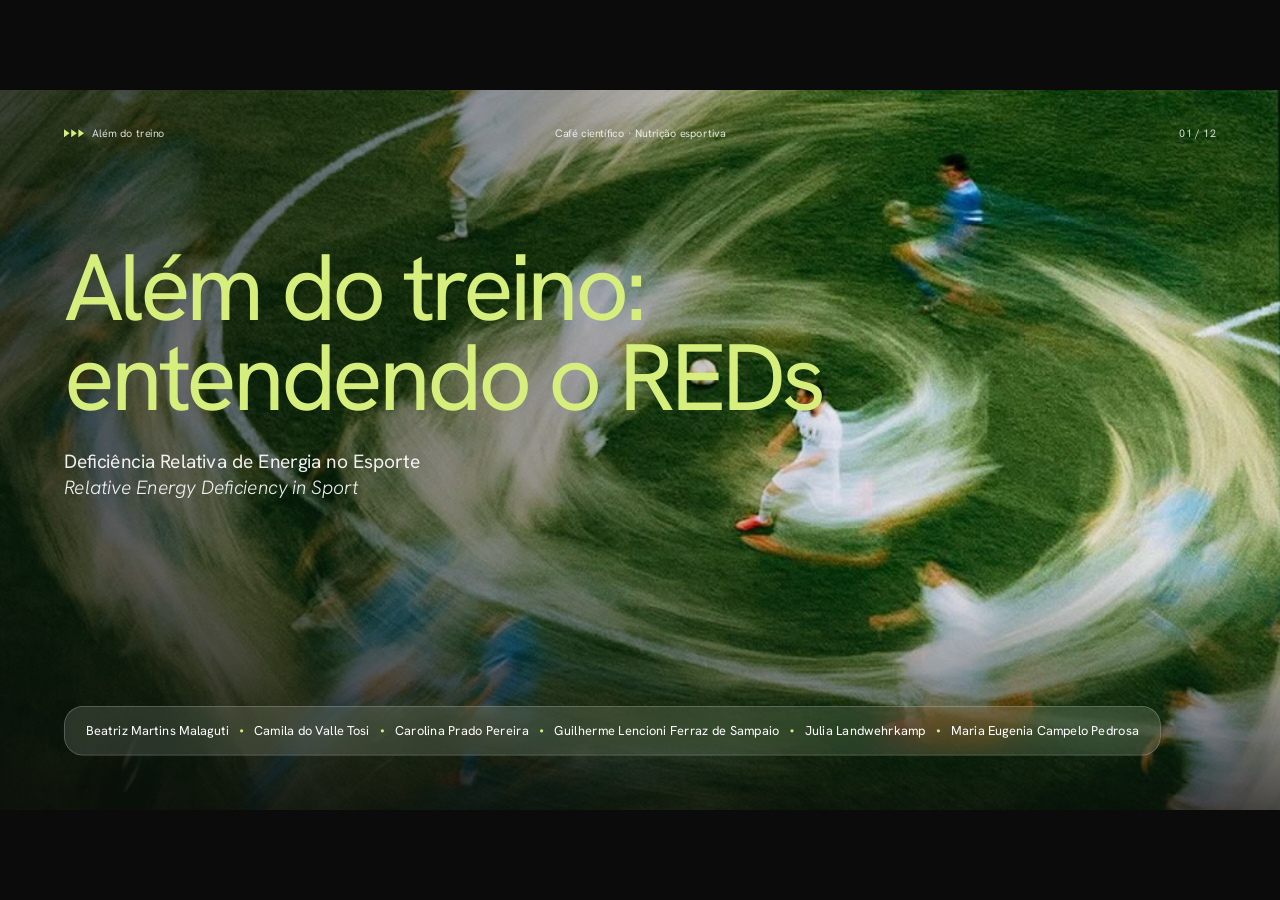
==== aula-v2.html @ c0031821 "Aula versão 2 em aula-v2.html (original intacto) Co-Authored-By: Claude Opus 5.5 <noreply@anthropic." ====
<!doctype html>
<html lang="pt-BR">
  <head>
    <meta charset="UTF-8" />
    <meta name="viewport" content="width=device-width, initial-scale=1" />
    <meta name="theme-color" content="#141414" />
    <title>Além do treino: entendendo o REDs</title>
    <link rel="preconnect" href="https://fonts.googleapis.com" />
    <link rel="preconnect" href="https://fonts.gstatic.com" crossorigin />
    <link rel="stylesheet" href="https://fonts.googleapis.com/css2?family=Hanken+Grotesk:ital,wght@0,300..700;1,300..500&display=swap" />
    <script type="module" crossorigin src="./assets/aula2-HcRqPe2l.js"></script>
    <link rel="modulepreload" crossorigin href="./assets/proxy-D9DY-_Mp.js">
    <link rel="modulepreload" crossorigin href="./assets/notas-ZuTpI4Wp.js">
    <link rel="stylesheet" crossorigin href="./assets/proxy-4ItUsclr.css">
  </head>
  <body>
    <div id="root"></div>
  </body>
</html>
---- assets/proxy-4ItUsclr.css ----
*,:before,:after{--tw-border-spacing-x: 0;--tw-border-spacing-y: 0;--tw-translate-x: 0;--tw-translate-y: 0;--tw-rotate: 0;--tw-skew-x: 0;--tw-skew-y: 0;--tw-scale-x: 1;--tw-scale-y: 1;--tw-pan-x: ;--tw-pan-y: ;--tw-pinch-zoom: ;--tw-scroll-snap-strictness: proximity;--tw-gradient-from-position: ;--tw-gradient-via-position: ;--tw-gradient-to-position: ;--tw-ordinal: ;--tw-slashed-zero: ;--tw-numeric-figure: ;--tw-numeric-spacing: ;--tw-numeric-fraction: ;--tw-ring-inset: ;--tw-ring-offset-width: 0px;--tw-ring-offset-color: #fff;--tw-ring-color: rgb(59 130 246 / .5);--tw-ring-offset-shadow: 0 0 #0000;--tw-ring-shadow: 0 0 #0000;--tw-shadow: 0 0 #0000;--tw-shadow-colored: 0 0 #0000;--tw-blur: ;--tw-brightness: ;--tw-contrast: ;--tw-grayscale: ;--tw-hue-rotate: ;--tw-invert: ;--tw-saturate: ;--tw-sepia: ;--tw-drop-shadow: ;--tw-backdrop-blur: ;--tw-backdrop-brightness: ;--tw-backdrop-contrast: ;--tw-backdrop-grayscale: ;--tw-backdrop-hue-rotate: ;--tw-backdrop-invert: ;--tw-backdrop-opacity: ;--tw-backdrop-saturate: ;--tw-backdrop-sepia: ;--tw-contain-size: ;--tw-contain-layout: ;--tw-contain-paint: ;--tw-contain-style: }::backdrop{--tw-border-spacing-x: 0;--tw-border-spacing-y: 0;--tw-translate-x: 0;--tw-translate-y: 0;--tw-rotate: 0;--tw-skew-x: 0;--tw-skew-y: 0;--tw-scale-x: 1;--tw-scale-y: 1;--tw-pan-x: ;--tw-pan-y: ;--tw-pinch-zoom: ;--tw-scroll-snap-strictness: proximity;--tw-gradient-from-position: ;--tw-gradient-via-position: ;--tw-gradient-to-position: ;--tw-ordinal: ;--tw-slashed-zero: ;--tw-numeric-figure: ;--tw-numeric-spacing: ;--tw-numeric-fraction: ;--tw-ring-inset: ;--tw-ring-offset-width: 0px;--tw-ring-offset-color: #fff;--tw-ring-color: rgb(59 130 246 / .5);--tw-ring-offset-shadow: 0 0 #0000;--tw-ring-shadow: 0 0 #0000;--tw-shadow: 0 0 #0000;--tw-shadow-colored: 0 0 #0000;--tw-blur: ;--tw-brightness: ;--tw-contrast: ;--tw-grayscale: ;--tw-hue-rotate: ;--tw-invert: ;--tw-saturate: ;--tw-sepia: ;--tw-drop-shadow: ;--tw-backdrop-blur: ;--tw-backdrop-brightness: ;--tw-backdrop-contrast: ;--tw-backdrop-grayscale: ;--tw-backdrop-hue-rotate: ;--tw-backdrop-invert: ;--tw-backdrop-opacity: ;--tw-backdrop-saturate: ;--tw-backdrop-sepia: ;--tw-contain-size: ;--tw-contain-layout: ;--tw-contain-paint: ;--tw-contain-style: }*,:before,:after{box-sizing:border-box;border-width:0;border-style:solid;border-color:#e5e7eb}:before,:after{--tw-content: ""}html,:host{line-height:1.5;-webkit-text-size-adjust:100%;-moz-tab-size:4;-o-tab-size:4;tab-size:4;font-family:Manrope Variable,Manrope,system-ui,sans-serif;font-feature-settings:normal;font-variation-settings:normal;-webkit-tap-highlight-color:transparent}body{margin:0;line-height:inherit}hr{height:0;color:inherit;border-top-width:1px}abbr:where([title]){-webkit-text-decoration:underline dotted;text-decoration:underline dotted}h1,h2,h3,h4,h5,h6{font-size:inherit;font-weight:inherit}a{color:inherit;text-decoration:inherit}b,strong{font-weight:bolder}code,kbd,samp,pre{font-family:JetBrains Mono,ui-monospace,monospace;font-feature-settings:normal;font-variation-settings:normal;font-size:1em}small{font-size:80%}sub,sup{font-size:75%;line-height:0;position:relative;vertical-align:baseline}sub{bottom:-.25em}sup{top:-.5em}table{text-indent:0;border-color:inherit;border-collapse:collapse}button,input,optgroup,select,textarea{font-family:inherit;font-feature-settings:inherit;font-variation-settings:inherit;font-size:100%;font-weight:inherit;line-height:inherit;letter-spacing:inherit;color:inherit;margin:0;padding:0}button,select{text-transform:none}button,input:where([type=button]),input:where([type=reset]),input:where([type=submit]){-webkit-appearance:button;background-color:transparent;background-image:none}:-moz-focusring{outline:auto}:-moz-ui-invalid{box-shadow:none}progress{vertical-align:baseline}::-webkit-inner-spin-button,::-webkit-outer-spin-button{height:auto}[type=search]{-webkit-appearance:textfield;outline-offset:-2px}::-webkit-search-decoration{-webkit-appearance:none}::-webkit-file-upload-button{-webkit-appearance:button;font:inherit}summary{display:list-item}blockquote,dl,dd,h1,h2,h3,h4,h5,h6,hr,figure,p,pre{margin:0}fieldset{margin:0;padding:0}legend{padding:0}ol,ul,menu{list-style:none;margin:0;padding:0}dialog{padding:0}textarea{resize:vertical}input::-moz-placeholder,textarea::-moz-placeholder{opacity:1;color:#9ca3af}input::placeholder,textarea::placeholder{opacity:1;color:#9ca3af}button,[role=button]{cursor:pointer}:disabled{cursor:default}img,svg,video,canvas,audio,iframe,embed,object{display:block;vertical-align:middle}img,video{max-width:100%;height:auto}[hidden]:where(:not([hidden=until-found])){display:none}.pointer-events-none{pointer-events:none}.pointer-events-auto{pointer-events:auto}.fixed{position:fixed}.absolute{position:absolute}.relative{position:relative}.sticky{position:sticky}.inset-0{top:0;right:0;bottom:0;left:0}.inset-x-0{left:0;right:0}.inset-y-0{top:0;bottom:0}.-left-5{left:-1.25rem}.-left-\[6px\]{left:-6px}.-top-5{top:-1.25rem}.-top-\[6px\]{top:-6px}.bottom-0{bottom:0}.bottom-2{bottom:.5rem}.bottom-3{bottom:.75rem}.bottom-\[30\%\]{bottom:30%}.left-0{left:0}.left-1\/2{left:50%}.left-3{left:.75rem}.left-4{left:1rem}.left-\[3px\]{left:3px}.right-0{right:0}.right-3{right:.75rem}.right-4{right:1rem}.top-0{top:0}.top-2{top:.5rem}.top-\[10px\]{top:10px}.top-\[3px\]{top:3px}.top-\[9\%\]{top:9%}.isolate{isolation:isolate}.z-20{z-index:20}.z-30{z-index:30}.z-50{z-index:50}.z-\[5\]{z-index:5}.m-0{margin:0}.mx-0\.5{margin-left:.125rem;margin-right:.125rem}.mx-3{margin-left:.75rem;margin-right:.75rem}.mx-auto{margin-left:auto;margin-right:auto}.\!mb-0{margin-bottom:0!important}.\!mb-2{margin-bottom:.5rem!important}.\!mb-3{margin-bottom:.75rem!important}.\!mb-4{margin-bottom:1rem!important}.-ml-1{margin-left:-.25rem}.mb-0{margin-bottom:0}.mb-1{margin-bottom:.25rem}.mb-1\.5{margin-bottom:.375rem}.mb-2{margin-bottom:.5rem}.mb-2\.5{margin-bottom:.625rem}.mb-3{margin-bottom:.75rem}.mb-4{margin-bottom:1rem}.mr-2{margin-right:.5rem}.mt-1{margin-top:.25rem}.mt-2{margin-top:.5rem}.mt-2\.5{margin-top:.625rem}.mt-3{margin-top:.75rem}.mt-4{margin-top:1rem}.mt-5{margin-top:1.25rem}.mt-6{margin-top:1.5rem}.mt-8{margin-top:2rem}.mt-\[\.5em\]{margin-top:.5em}.block{display:block}.flex{display:flex}.inline-flex{display:inline-flex}.grid{display:grid}.hidden{display:none}.aspect-square{aspect-ratio:1 / 1}.h-1{height:.25rem}.h-1\.5{height:.375rem}.h-10{height:2.5rem}.h-11{height:2.75rem}.h-12{height:3rem}.h-3{height:.75rem}.h-4{height:1rem}.h-6{height:1.5rem}.h-7{height:1.75rem}.h-8{height:2rem}.h-9{height:2.25rem}.h-\[1\.5px\]{height:1.5px}.h-\[12px\]{height:12px}.h-\[18px\]{height:18px}.h-\[2\.5px\]{height:2.5px}.h-\[22\%\]{height:22%}.h-\[28px\]{height:28px}.h-\[38\%\]{height:38%}.h-\[3px\]{height:3px}.h-\[42\%\]{height:42%}.h-\[58\%\]{height:58%}.h-\[70px\]{height:70px}.h-\[90px\]{height:90px}.h-full{height:100%}.max-h-\[78\%\]{max-height:78%}.min-h-\[12em\]{min-height:12em}.min-h-\[42px\]{min-height:42px}.min-h-\[48px\]{min-height:48px}.min-h-\[5\.4em\]{min-height:5.4em}.min-h-\[5\.6em\]{min-height:5.6em}.min-h-\[52px\]{min-height:52px}.min-h-\[7\.5em\]{min-height:7.5em}.min-h-\[9\.5em\]{min-height:9.5em}.min-h-full{min-height:100%}.w-1{width:.25rem}.w-1\.5{width:.375rem}.w-10{width:2.5rem}.w-11{width:2.75rem}.w-12{width:3rem}.w-3{width:.75rem}.w-4{width:1rem}.w-6{width:1.5rem}.w-7{width:1.75rem}.w-9{width:2.25rem}.w-\[12px\]{width:12px}.w-\[14px\]{width:14px}.w-\[18px\]{width:18px}.w-\[3px\]{width:3px}.w-\[80\%\]{width:80%}.w-\[96px\]{width:96px}.w-full{width:100%}.w-px{width:1px}.min-w-0{min-width:0px}.max-w-\[36ch\]{max-width:36ch}.flex-1{flex:1 1 0%}.shrink-0{flex-shrink:0}.grow{flex-grow:1}.origin-top{transform-origin:top}.origin-top-left{transform-origin:top left}.-translate-x-1\/2{--tw-translate-x: -50%;transform:translate(var(--tw-translate-x),var(--tw-translate-y)) rotate(var(--tw-rotate)) skew(var(--tw-skew-x)) skewY(var(--tw-skew-y)) scaleX(var(--tw-scale-x)) scaleY(var(--tw-scale-y))}.transform{transform:translate(var(--tw-translate-x),var(--tw-translate-y)) rotate(var(--tw-rotate)) skew(var(--tw-skew-x)) skewY(var(--tw-skew-y)) scaleX(var(--tw-scale-x)) scaleY(var(--tw-scale-y))}.cursor-pointer{cursor:pointer}.select-none{-webkit-user-select:none;-moz-user-select:none;user-select:none}.resize{resize:both}.list-none{list-style-type:none}.grid-cols-2{grid-template-columns:repeat(2,minmax(0,1fr))}.grid-cols-\[2\.4rem_1fr\]{grid-template-columns:2.4rem 1fr}.grid-cols-\[3\.2rem_1fr\]{grid-template-columns:3.2rem 1fr}.grid-cols-\[auto_1fr\]{grid-template-columns:auto 1fr}.flex-col{flex-direction:column}.flex-wrap{flex-wrap:wrap}.items-start{align-items:flex-start}.items-end{align-items:flex-end}.items-center{align-items:center}.items-baseline{align-items:baseline}.items-stretch{align-items:stretch}.justify-end{justify-content:flex-end}.justify-center{justify-content:center}.justify-between{justify-content:space-between}.gap-1{gap:.25rem}.gap-1\.5{gap:.375rem}.gap-2{gap:.5rem}.gap-2\.5{gap:.625rem}.gap-3{gap:.75rem}.gap-4{gap:1rem}.gap-8{gap:2rem}.gap-\[1\.1dvh\]{gap:1.1dvh}.gap-\[2px\]{gap:2px}.gap-\[3vw\]{gap:3vw}.gap-\[4px\]{gap:4px}.gap-x-3{-moz-column-gap:.75rem;column-gap:.75rem}.self-start{align-self:flex-start}.overflow-hidden{overflow:hidden}.overflow-y-auto{overflow-y:auto}.truncate{overflow:hidden;text-overflow:ellipsis;white-space:nowrap}.whitespace-nowrap{white-space:nowrap}.rounded-2xl{border-radius:1rem}.rounded-\[18px\]{border-radius:18px}.rounded-\[22px\]{border-radius:22px}.rounded-\[45px\]{border-radius:45px}.rounded-\[54px\]{border-radius:54px}.rounded-full{border-radius:9999px}.rounded-xl{border-radius:.75rem}.rounded-t-\[26px\]{border-top-left-radius:26px;border-top-right-radius:26px}.border{border-width:1px}.border-0{border-width:0px}.border-l-2{border-left-width:2px}.border-t{border-top-width:1px}.border-\[color\:var\(--line\)\]{border-color:var(--line)}.border-\[rgba\(128\,140\,150\,\.22\)\]{border-color:#808c9638}.border-\[rgba\(128\,140\,150\,\.35\)\]{border-color:#808c9659}.border-white\/60{border-color:#fff9}.bg-\[rgba\(244\,241\,233\,\.25\)\]{background-color:#f4f1e940}.bg-\[rgba\(5\,15\,26\,\.55\)\]{background-color:#050f1a8c}.bg-\[var\(--bone\)\]{background-color:var(--bone)}.bg-\[var\(--midnight\)\]{background-color:var(--midnight)}.bg-black\/45{background-color:#00000073}.bg-current{background-color:currentColor}.object-cover{-o-object-fit:cover;object-fit:cover}.p-0{padding:0}.p-1{padding:.25rem}.p-3{padding:.75rem}.p-\[9px\]{padding:9px}.px-10{padding-left:2.5rem;padding-right:2.5rem}.px-2{padding-left:.5rem;padding-right:.5rem}.px-2\.5{padding-left:.625rem;padding-right:.625rem}.px-3\.5{padding-left:.875rem;padding-right:.875rem}.px-4{padding-left:1rem;padding-right:1rem}.px-5{padding-left:1.25rem;padding-right:1.25rem}.px-6{padding-left:1.5rem;padding-right:1.5rem}.px-\[var\(--pad-x\)\]{padding-left:var(--pad-x);padding-right:var(--pad-x)}.py-1{padding-top:.25rem;padding-bottom:.25rem}.py-2\.5{padding-top:.625rem;padding-bottom:.625rem}.py-3{padding-top:.75rem;padding-bottom:.75rem}.py-3\.5{padding-top:.875rem;padding-bottom:.875rem}.py-8{padding-top:2rem;padding-bottom:2rem}.py-\[\.55dvh\]{padding-top:.55dvh;padding-bottom:.55dvh}.py-\[\.6dvh\]{padding-top:.6dvh;padding-bottom:.6dvh}.py-\[\.85dvh\]{padding-top:.85dvh;padding-bottom:.85dvh}.py-\[1\.7dvh\]{padding-top:1.7dvh;padding-bottom:1.7dvh}.py-\[1dvh\]{padding-top:1dvh;padding-bottom:1dvh}.pb-1{padding-bottom:.25rem}.pb-2{padding-bottom:.5rem}.pb-3{padding-bottom:.75rem}.pl-3{padding-left:.75rem}.pl-4{padding-left:1rem}.pr-2{padding-right:.5rem}.pr-3{padding-right:.75rem}.pt-1{padding-top:.25rem}.pt-2{padding-top:.5rem}.pt-3{padding-top:.75rem}.pt-4{padding-top:1rem}.pt-5{padding-top:1.25rem}.pt-\[18\%\]{padding-top:18%}.text-left{text-align:left}.text-center{text-align:center}.text-right{text-align:right}.font-mono{font-family:JetBrains Mono,ui-monospace,monospace}.text-\[10px\]{font-size:10px}.text-\[11px\]{font-size:11px}.text-\[12px\]{font-size:12px}.text-\[14px\]{font-size:14px}.text-\[16px\]{font-size:16px}.text-\[22px\]{font-size:22px}.font-extralight{font-weight:200}.font-light{font-weight:300}.font-medium{font-weight:500}.font-semibold{font-weight:600}.uppercase{text-transform:uppercase}.italic{font-style:italic}.tabular-nums{--tw-numeric-spacing: tabular-nums;font-variant-numeric:var(--tw-ordinal) var(--tw-slashed-zero) var(--tw-numeric-figure) var(--tw-numeric-spacing) var(--tw-numeric-fraction)}.leading-\[\.85\]{line-height:.85}.leading-\[\.8\]{line-height:.8}.leading-\[1\.02\]{line-height:1.02}.leading-\[1\.05\]{line-height:1.05}.leading-\[1\.08\]{line-height:1.08}.leading-\[1\.3\]{line-height:1.3}.leading-\[1\.45\]{line-height:1.45}.leading-none{line-height:1}.leading-relaxed{line-height:1.625}.leading-snug{line-height:1.375}.leading-tight{line-height:1.25}.tracking-\[-\.015em\]{letter-spacing:-.015em}.tracking-\[-\.035em\]{letter-spacing:-.035em}.tracking-\[-\.03em\]{letter-spacing:-.03em}.tracking-\[-\.04em\]{letter-spacing:-.04em}.tracking-\[-\.05em\]{letter-spacing:-.05em}.tracking-\[\.14em\]{letter-spacing:.14em}.tracking-\[\.16em\]{letter-spacing:.16em}.tracking-\[\.1em\]{letter-spacing:.1em}.tracking-tight{letter-spacing:-.025em}.tracking-wider{letter-spacing:.05em}.tracking-widest{letter-spacing:.1em}.text-\[var\(--midnight\)\]{color:var(--midnight)}.no-underline{text-decoration-line:none}.opacity-20{opacity:.2}.opacity-50{opacity:.5}.opacity-60{opacity:.6}.opacity-70{opacity:.7}.opacity-75{opacity:.75}.opacity-80{opacity:.8}.outline-none{outline:2px solid transparent;outline-offset:2px}.outline{outline-style:solid}.blur{--tw-blur: blur(8px);filter:var(--tw-blur) var(--tw-brightness) var(--tw-contrast) var(--tw-grayscale) var(--tw-hue-rotate) var(--tw-invert) var(--tw-saturate) var(--tw-sepia) var(--tw-drop-shadow)}.drop-shadow{--tw-drop-shadow: drop-shadow(0 1px 2px rgb(0 0 0 / .1)) drop-shadow(0 1px 1px rgb(0 0 0 / .06));filter:var(--tw-blur) var(--tw-brightness) var(--tw-contrast) var(--tw-grayscale) var(--tw-hue-rotate) var(--tw-invert) var(--tw-saturate) var(--tw-sepia) var(--tw-drop-shadow)}.grayscale{--tw-grayscale: grayscale(100%);filter:var(--tw-blur) var(--tw-brightness) var(--tw-contrast) var(--tw-grayscale) var(--tw-hue-rotate) var(--tw-invert) var(--tw-saturate) var(--tw-sepia) var(--tw-drop-shadow)}.filter{filter:var(--tw-blur) var(--tw-brightness) var(--tw-contrast) var(--tw-grayscale) var(--tw-hue-rotate) var(--tw-invert) var(--tw-saturate) var(--tw-sepia) var(--tw-drop-shadow)}.transition{transition-property:color,background-color,border-color,text-decoration-color,fill,stroke,opacity,box-shadow,transform,filter,backdrop-filter;transition-timing-function:cubic-bezier(.4,0,.2,1);transition-duration:.15s}.transition-\[width\]{transition-property:width;transition-timing-function:cubic-bezier(.4,0,.2,1);transition-duration:.15s}.transition-all{transition-property:all;transition-timing-function:cubic-bezier(.4,0,.2,1);transition-duration:.15s}.transition-colors{transition-property:color,background-color,border-color,text-decoration-color,fill,stroke;transition-timing-function:cubic-bezier(.4,0,.2,1);transition-duration:.15s}.transition-opacity{transition-property:opacity;transition-timing-function:cubic-bezier(.4,0,.2,1);transition-duration:.15s}.transition-transform{transition-property:transform;transition-timing-function:cubic-bezier(.4,0,.2,1);transition-duration:.15s}.duration-300{transition-duration:.3s}.duration-500{transition-duration:.5s}.duration-700{transition-duration:.7s}.ease-in-out{transition-timing-function:cubic-bezier(.4,0,.2,1)}.ease-out{transition-timing-function:cubic-bezier(0,0,.2,1)}:root{--midnight: #081B2D;--ocean: #14364D;--atlas: #39637B;--glacier: #A1C5CA;--mist: #D7E3E1;--bone: #F4F1E9;--olive: #82967D;--coral: #D99A82;--amber: #E7C27D;--u: min(1vw, .5dvh);--fs-hero: clamp(46px, calc(var(--u) * 16), 78px);--fs-title: clamp(21px, calc(var(--u) * 6.8), 30px);--fs-lead: clamp(14.5px, calc(var(--u) * 4), 16.5px);--fs-body: clamp(13.5px, calc(var(--u) * 3.6), 15px);--fs-small: clamp(12px, calc(var(--u) * 3.25), 13.5px);--fs-mono: clamp(9.5px, calc(var(--u) * 2.55), 11px);--safe-t: env(safe-area-inset-top, 0px);--safe-b: env(safe-area-inset-bottom, 0px);--bar: 54px;--pad-x: clamp(18px, 6vw, 28px);--top: calc(var(--safe-t) + var(--bar) + 6px);--bottom: calc(var(--safe-b) + 58px)}html,body,#root{height:100%}body{margin:0;background:#050f1a;color:var(--bone);font-family:Manrope Variable,Manrope,system-ui,sans-serif;-webkit-font-smoothing:antialiased;overscroll-behavior:none;-webkit-tap-highlight-color:transparent}button{font:inherit;color:inherit}:focus-visible{outline:2px solid var(--coral);outline-offset:3px;border-radius:6px}.app{position:fixed;top:0;right:0;bottom:0;left:0;display:flex;justify-content:center;overflow:clip}.app__ambient{position:absolute;top:-10%;right:-10%;bottom:-10%;left:-10%;filter:blur(60px) saturate(1.1);opacity:.55;transition:background 1s}.device{position:relative;width:100%;height:100%;overflow:clip;background:var(--midnight);touch-action:manipulation}@media (min-width: 640px) and (min-height: 560px){.device{width:min(440px,50dvh);height:min(100dvh,940px);align-self:center;border-radius:28px;box-shadow:0 40px 120px -30px #000000b3}}.t-dark{--bg: #081B2D;--fg: #F4F1E9;--fg2: rgba(244,241,233,.76);--fg3: rgba(244,241,233,.5);--line: rgba(244,241,233,.16);--glass: rgba(20,54,77,.45);--warm: #D99A82;--accent: #A1C5CA}.t-deep{--bg: #050f1a;--fg: #F4F1E9;--fg2: rgba(244,241,233,.76);--fg3: rgba(244,241,233,.5);--line: rgba(244,241,233,.16);--glass: rgba(8,27,45,.55);--warm: #D99A82;--accent: #A1C5CA}.t-dusk{--bg: #13202d;--fg: #F4F1E9;--fg2: rgba(244,241,233,.78);--fg3: rgba(244,241,233,.52);--line: rgba(244,241,233,.16);--glass: rgba(19,32,45,.55);--warm: #D99A82;--accent: #D99A82}.t-light{--bg: #F4F1E9;--fg: #081B2D;--fg2: rgba(8,27,45,.76);--fg3: rgba(8,27,45,.52);--line: rgba(8,27,45,.14);--glass: rgba(255,255,255,.72);--warm: #B8705A;--accent: #39637B}.screen{position:absolute;top:0;right:0;bottom:0;left:0;background:var(--bg);color:var(--fg);overflow:clip}.screen__body{position:absolute;top:0;right:0;bottom:0;left:0;display:flex;flex-direction:column;padding:var(--top) var(--pad-x) var(--bottom);overflow-y:auto;scrollbar-width:none;overscroll-behavior:contain}.screen__body::-webkit-scrollbar{display:none}.screen__body>.grow{flex:1 1 auto;min-height:12px}.kick{font-family:JetBrains Mono,monospace;font-size:var(--fs-mono);letter-spacing:.16em;text-transform:uppercase;color:var(--fg3);margin:0 0 .9em}.kick--dot:before{content:"";display:inline-block;width:6px;height:6px;border-radius:50%;background:var(--warm);margin-right:.7em;vertical-align:.1em}.ttl{font-weight:300;font-size:var(--fs-title);line-height:1.04;letter-spacing:-.035em;margin:0 0 .55em;text-wrap:balance}.ttl .a{color:var(--fg3)}.lead{font-size:var(--fs-lead);line-height:1.5;color:var(--fg2);margin:0 0 .8em}.lead strong,.body strong{color:var(--fg);font-weight:600}.body{font-size:var(--fs-body);line-height:1.55;color:var(--fg2);margin:0 0 .8em}.note{font-family:JetBrains Mono,monospace;font-size:var(--fs-mono);line-height:1.5;color:var(--fg3);margin:.4em 0 0}.serif{font-family:"Instrument Serif",Georgia,serif;font-style:italic;font-weight:400}.media{position:absolute;top:0;right:0;bottom:0;left:0;overflow:hidden}.media img{position:absolute;top:0;right:0;bottom:0;left:0;width:100%;height:100%;-o-object-fit:cover;object-fit:cover;z-index:1}.lf:before{content:"";position:absolute;top:-25%;right:-25%;bottom:-25%;left:-25%;filter:blur(36px);background:radial-gradient(45% 40% at 70% 30%,var(--l1),transparent 70%),radial-gradient(50% 45% at 25% 75%,var(--l2),transparent 70%),radial-gradient(70% 60% at 50% 50%,var(--l3),transparent 80%)}.lf--cool{--l1: rgba(57,99,123,.95);--l2: rgba(161,197,202,.4);--l3: rgba(20,54,77,.95);background:#081b2d}.lf--warm{--l1: rgba(217,154,130,.8);--l2: rgba(231,194,125,.4);--l3: rgba(20,54,77,.9);background:#0d1b29}.lf--dusk{--l1: rgba(217,154,130,.6);--l2: rgba(57,99,123,.75);--l3: rgba(26,34,48,.95);background:#13202d}.lf--deep{--l1: rgba(20,54,77,.95);--l2: rgba(130,150,125,.35);--l3: rgba(8,27,45,1);background:#050f1a}.lf--bone{--l1: rgba(255,255,255,.95);--l2: rgba(215,227,225,.95);--l3: rgba(233,226,210,.95);background:#ece6d9}.grain{position:absolute;top:0;right:0;bottom:0;left:0;z-index:2;pointer-events:none;opacity:.13;mix-blend-mode:overlay;background-image:url("data:image/svg+xml,%3Csvg xmlns='http://www.w3.org/2000/svg' width='160' height='160'%3E%3Cfilter id='n'%3E%3CfeTurbulence type='fractalNoise' baseFrequency='.9' numOctaves='2' stitchTiles='stitch'/%3E%3C/filter%3E%3Crect width='100%25' height='100%25' filter='url(%23n)'/%3E%3C/svg%3E")}.shade-b{position:absolute;top:0;right:0;bottom:0;left:0;z-index:3;pointer-events:none;background:linear-gradient(0deg,#081b2df5,#081b2dc7 34%,#081b2d26 66%,#081b2d59)}.t-dusk .shade-b{background:linear-gradient(0deg,#13202df7,#13202dcc 36%,#13202d1f 70%,#13202d59)}.t-light .shade-b{background:linear-gradient(0deg,#f4f1e9fa,#f4f1e9d9,#f4f1e91a 72%)}.on-media{z-index:4}.glass{background:var(--glass);border:1px solid var(--line);backdrop-filter:blur(16px);-webkit-backdrop-filter:blur(16px);border-radius:18px}.chip{display:inline-flex;align-items:center;gap:8px;font-size:var(--fs-small);padding:6px 11px;border-radius:999px;border:1px solid var(--line);background:var(--glass);backdrop-filter:blur(10px);-webkit-backdrop-filter:blur(10px);white-space:nowrap}.chip i{width:7px;height:7px;border-radius:50%;background:var(--accent);box-shadow:0 0 0 4px color-mix(in srgb,var(--accent) 25%,transparent)}.chip--warm i{background:var(--coral);box-shadow:0 0 0 4px #d99a8240}.src-btn{display:inline-flex;align-items:center;gap:8px;align-self:flex-start;padding:7px 12px 7px 10px;min-height:34px;border-radius:999px;border:1px solid var(--line);background:transparent;color:var(--fg3);font-family:JetBrains Mono,monospace;font-size:var(--fs-mono);letter-spacing:.1em;text-transform:uppercase;cursor:pointer}.src-btn b{color:var(--warm);font-weight:500}.rule{height:1px;background:var(--line);border:0;margin:0}.body-svg{overflow:visible}.body-svg .b-aura{fill:none;stroke:#a1c5ca8c;stroke-width:6;opacity:.35}.body-svg .b-skin{stroke:#a1c5cabf;stroke-width:.9}.body-svg .b-ossos{fill:none;stroke:#f4f1e952;stroke-width:1.6;stroke-linecap:round}.body-svg .b-coluna rect{fill:#f4f1e929;stroke:none}.body-svg .b-ossos circle{fill:#f4f1e91f}.body-svg .b-vasos{fill:none;stroke:#d99a8261;stroke-width:1.1}.body-svg .b-musculo{fill:#d99a8212;stroke:#d99a8240;stroke-width:.8}.body-svg .b-tibia{fill:none;stroke:#f4f1e900;stroke-width:5;stroke-linecap:round}.body-svg .b-cerebro path{fill:#a1c5ca14;stroke:#a1c5ca80;stroke-width:.8}.body-svg .b-cerebro .giro{fill:none;stroke:#a1c5ca59;stroke-width:.6}.body-svg .b-hipo{fill:#f4f1e966;stroke:#f4f1e966;stroke-width:.8}.body-svg .b-tireoide{fill:#a1c5ca38;stroke:#a1c5cab3;stroke-width:.7}.body-svg .b-coracao{fill:#d99a8224;stroke:#d99a8273;stroke-width:.7}.body-svg .b-gonadas{fill:#d99a8200;stroke:#d99a8200;stroke-width:.8}.body-svg .b-eixo{fill:none;stroke:var(--coral);stroke-width:1.4;stroke-dasharray:3 5;opacity:0;transition:opacity .8s}.body-svg .b-t3 circle{fill:var(--glacier);opacity:0}.body-svg .b-outros circle{fill:#d99a821a;stroke:#d99a8299;stroke-dasharray:2 4;opacity:0;transition:opacity .8s}.body-svg .b-vaso circle{fill:none;stroke:var(--coral);opacity:0}.body-svg [id]{transition:fill .8s,stroke .8s,opacity .8s}.body-svg[data-foco=tireoide] .b-tireoide{fill:#d99a8299;stroke:var(--coral);filter:drop-shadow(0 0 5px rgba(217,154,130,.9))}.body-svg[data-foco=hipotalamo] .b-hipo{fill:var(--coral);stroke:var(--coral);filter:drop-shadow(0 0 4px var(--coral))}.body-svg[data-foco=cerebro] .b-cerebro path{fill:#a1c5ca40;stroke:var(--glacier);filter:drop-shadow(0 0 5px rgba(161,197,202,.8))}.body-svg[data-foco=gonadas] .b-gonadas{fill:#d99a8240;stroke:var(--coral);filter:drop-shadow(0 0 7px rgba(217,154,130,.8))}.body-svg[data-foco=coxa] .b-musculo{fill:#d99a8252;stroke:var(--coral)}.body-svg[data-foco=tibia] .b-tibia{stroke:#f4f1e9e6;filter:drop-shadow(0 0 5px rgba(244,241,233,.8))}.body-svg[data-foco=vaso] .b-vasos{stroke:#d99a82d9}.body-svg[data-foco=vaso] .b-vaso circle{opacity:1}.body-svg[data-foco=outros] .b-outros circle{opacity:1}.is-eixo .body-svg .b-eixo{opacity:.9;animation:dash 1.6s linear infinite}@keyframes dash{to{stroke-dashoffset:-16}}.is-t3 .body-svg .b-t3 circle{animation:t3 2.6s ease-out infinite;animation-delay:var(--d)}@keyframes t3{0%{opacity:0;transform:translate(0)}30%{opacity:.9}to{opacity:0;transform:translateY(18px)}}@keyframes spin{to{transform:rotate(360deg)}}@keyframes ring{0%{transform:scale(.4);opacity:1}to{transform:scale(6);opacity:0}}@keyframes marq{to{transform:translate(-50%)}}@keyframes cue{0%,to{transform:translateY(0);opacity:.5}50%{transform:translateY(-6px);opacity:1}}@keyframes hsPulse{0%{transform:scale(.5);opacity:1}to{transform:scale(1.7);opacity:0}}.rm *,.rm *:before,.rm *:after{animation:none!important}.body-stage svg,.op-body svg,.ej-body svg{width:100%;height:100%;display:block}.ej-body[data-foco=coxa] .b-musculo{fill:#d99a8259;stroke:var(--coral)}.sr-only{position:absolute;width:1px;height:1px;overflow:hidden;clip:rect(0 0 0 0);white-space:nowrap}.t-light .t-dark .shade-b{background:linear-gradient(0deg,#081b2df5,#081b2dc7 34%,#081b2d26 66%,#081b2d59)}@keyframes cueX{0%,to{transform:translate(0)}50%{transform:translate(4px)}}
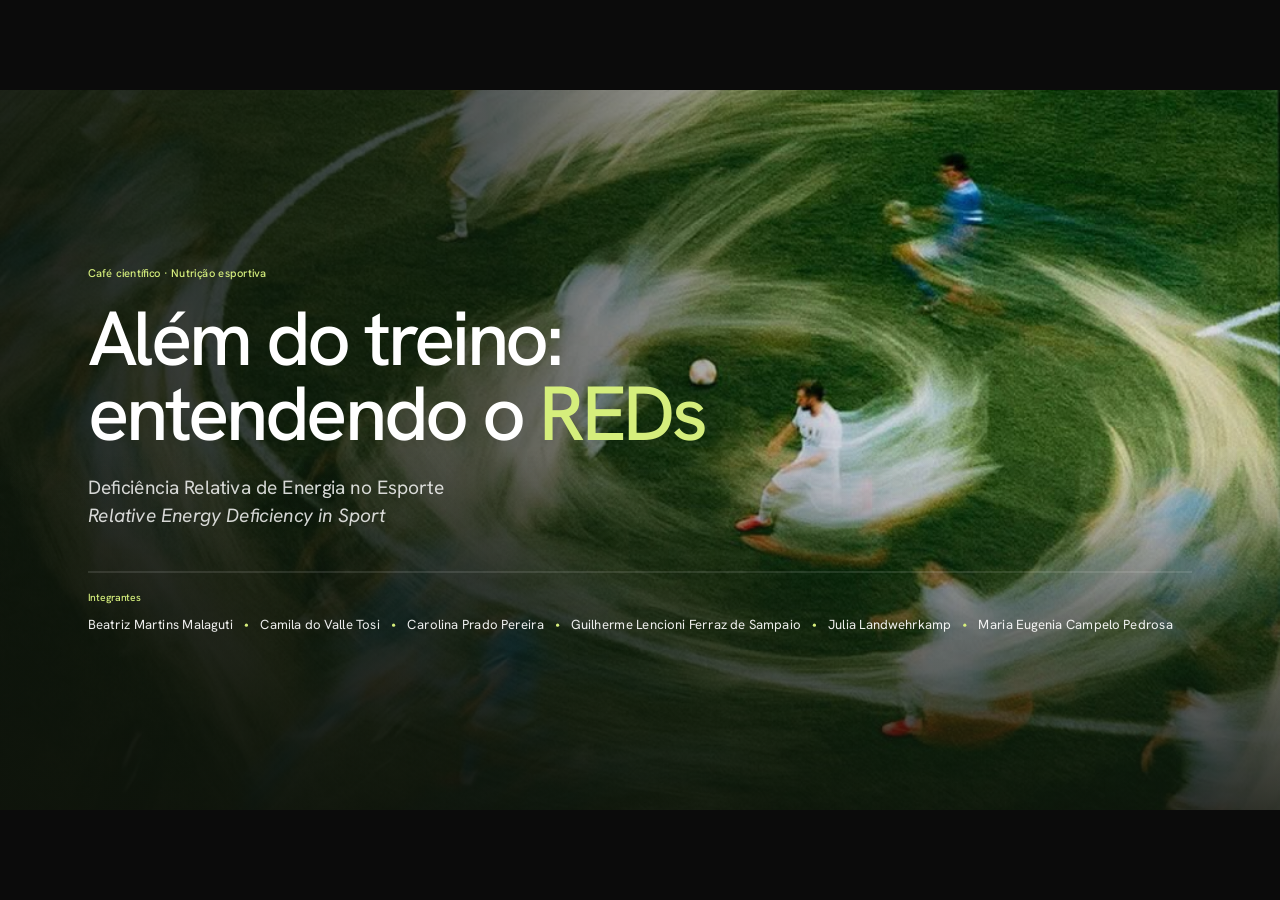
==== commit 8a024b24: "Aula v2: une slides preferidos (layout v1 na capa, Marina, REDs e fechamento), ebook maior Co-Author" ====
--- a/aula-v2.html
+++ b/aula-v2.html
@@ -8,10 +8,10 @@
     <link rel="preconnect" href="https://fonts.googleapis.com" />
     <link rel="preconnect" href="https://fonts.gstatic.com" crossorigin />
     <link rel="stylesheet" href="https://fonts.googleapis.com/css2?family=Hanken+Grotesk:ital,wght@0,300..700;1,300..500&display=swap" />
-    <script type="module" crossorigin src="./assets/aula2-HcRqPe2l.js"></script>
-    <link rel="modulepreload" crossorigin href="./assets/proxy-D9DY-_Mp.js">
+    <script type="module" crossorigin src="./assets/aula2-DjxfJ5N8.js"></script>
+    <link rel="modulepreload" crossorigin href="./assets/proxy-BVHBZPdx.js">
     <link rel="modulepreload" crossorigin href="./assets/notas-ZuTpI4Wp.js">
-    <link rel="stylesheet" crossorigin href="./assets/proxy-4ItUsclr.css">
+    <link rel="stylesheet" crossorigin href="./assets/proxy-DI9Dw-A4.css">
   </head>
   <body>
     <div id="root"></div>
--- a/assets/proxy-DI9Dw-A4.css
+++ b/assets/proxy-DI9Dw-A4.css
@@ -0,0 +1 @@
+@font-face{font-family:Manrope Variable;font-style:normal;font-display:swap;font-weight:200 800;src:url([data-uri]) format("woff2-variations");unicode-range:U+0460-052F,U+1C80-1C8A,U+20B4,U+2DE0-2DFF,U+A640-A69F,U+FE2E-FE2F}@font-face{font-family:Manrope Variable;font-style:normal;font-display:swap;font-weight:200 800;src:url(./manrope-cyrillic-wght-normal-Dvxsihut.woff2) format("woff2-variations");unicode-range:U+0301,U+0400-045F,U+0490-0491,U+04B0-04B1,U+2116}@font-face{font-family:Manrope Variable;font-style:normal;font-display:swap;font-weight:200 800;src:url(./manrope-greek-wght-normal-DL7QRZyv.woff2) format("woff2-variations");unicode-range:U+0370-0377,U+037A-037F,U+0384-038A,U+038C,U+038E-03A1,U+03A3-03FF}@font-face{font-family:Manrope Variable;font-style:normal;font-display:swap;font-weight:200 800;src:url(./manrope-vietnamese-wght-normal-usUDDRr7.woff2) format("woff2-variations");unicode-range:U+0102-0103,U+0110-0111,U+0128-0129,U+0168-0169,U+01A0-01A1,U+01AF-01B0,U+0300-0301,U+0303-0304,U+0308-0309,U+0323,U+0329,U+1EA0-1EF9,U+20AB}@font-face{font-family:Manrope Variable;font-style:normal;font-display:swap;font-weight:200 800;src:url(./manrope-latin-ext-wght-normal-Ch3YOpNY.woff2) format("woff2-variations");unicode-range:U+0100-02BA,U+02BD-02C5,U+02C7-02CC,U+02CE-02D7,U+02DD-02FF,U+0304,U+0308,U+0329,U+1D00-1DBF,U+1E00-1E9F,U+1EF2-1EFF,U+2020,U+20A0-20AB,U+20AD-20C0,U+2113,U+2C60-2C7F,U+A720-A7FF}@font-face{font-family:Manrope Variable;font-style:normal;font-display:swap;font-weight:200 800;src:url(./manrope-latin-wght-normal-DHIcAJRg.woff2) format("woff2-variations");unicode-range:U+0000-00FF,U+0131,U+0152-0153,U+02BB-02BC,U+02C6,U+02DA,U+02DC,U+0304,U+0308,U+0329,U+2000-206F,U+20AC,U+2122,U+2191,U+2193,U+2212,U+2215,U+FEFF,U+FFFD}*,:before,:after{--tw-border-spacing-x: 0;--tw-border-spacing-y: 0;--tw-translate-x: 0;--tw-translate-y: 0;--tw-rotate: 0;--tw-skew-x: 0;--tw-skew-y: 0;--tw-scale-x: 1;--tw-scale-y: 1;--tw-pan-x: ;--tw-pan-y: ;--tw-pinch-zoom: ;--tw-scroll-snap-strictness: proximity;--tw-gradient-from-position: ;--tw-gradient-via-position: ;--tw-gradient-to-position: ;--tw-ordinal: ;--tw-slashed-zero: ;--tw-numeric-figure: ;--tw-numeric-spacing: ;--tw-numeric-fraction: ;--tw-ring-inset: ;--tw-ring-offset-width: 0px;--tw-ring-offset-color: #fff;--tw-ring-color: rgb(59 130 246 / .5);--tw-ring-offset-shadow: 0 0 #0000;--tw-ring-shadow: 0 0 #0000;--tw-shadow: 0 0 #0000;--tw-shadow-colored: 0 0 #0000;--tw-blur: ;--tw-brightness: ;--tw-contrast: ;--tw-grayscale: ;--tw-hue-rotate: ;--tw-invert: ;--tw-saturate: ;--tw-sepia: ;--tw-drop-shadow: ;--tw-backdrop-blur: ;--tw-backdrop-brightness: ;--tw-backdrop-contrast: ;--tw-backdrop-grayscale: ;--tw-backdrop-hue-rotate: ;--tw-backdrop-invert: ;--tw-backdrop-opacity: ;--tw-backdrop-saturate: ;--tw-backdrop-sepia: ;--tw-contain-size: ;--tw-contain-layout: ;--tw-contain-paint: ;--tw-contain-style: }::backdrop{--tw-border-spacing-x: 0;--tw-border-spacing-y: 0;--tw-translate-x: 0;--tw-translate-y: 0;--tw-rotate: 0;--tw-skew-x: 0;--tw-skew-y: 0;--tw-scale-x: 1;--tw-scale-y: 1;--tw-pan-x: ;--tw-pan-y: ;--tw-pinch-zoom: ;--tw-scroll-snap-strictness: proximity;--tw-gradient-from-position: ;--tw-gradient-via-position: ;--tw-gradient-to-position: ;--tw-ordinal: ;--tw-slashed-zero: ;--tw-numeric-figure: ;--tw-numeric-spacing: ;--tw-numeric-fraction: ;--tw-ring-inset: ;--tw-ring-offset-width: 0px;--tw-ring-offset-color: #fff;--tw-ring-color: rgb(59 130 246 / .5);--tw-ring-offset-shadow: 0 0 #0000;--tw-ring-shadow: 0 0 #0000;--tw-shadow: 0 0 #0000;--tw-shadow-colored: 0 0 #0000;--tw-blur: ;--tw-brightness: ;--tw-contrast: ;--tw-grayscale: ;--tw-hue-rotate: ;--tw-invert: ;--tw-saturate: ;--tw-sepia: ;--tw-drop-shadow: ;--tw-backdrop-blur: ;--tw-backdrop-brightness: ;--tw-backdrop-contrast: ;--tw-backdrop-grayscale: ;--tw-backdrop-hue-rotate: ;--tw-backdrop-invert: ;--tw-backdrop-opacity: ;--tw-backdrop-saturate: ;--tw-backdrop-sepia: ;--tw-contain-size: ;--tw-contain-layout: ;--tw-contain-paint: ;--tw-contain-style: }*,:before,:after{box-sizing:border-box;border-width:0;border-style:solid;border-color:#e5e7eb}:before,:after{--tw-content: ""}html,:host{line-height:1.5;-webkit-text-size-adjust:100%;-moz-tab-size:4;-o-tab-size:4;tab-size:4;font-family:Manrope Variable,Manrope,system-ui,sans-serif;font-feature-settings:normal;font-variation-settings:normal;-webkit-tap-highlight-color:transparent}body{margin:0;line-height:inherit}hr{height:0;color:inherit;border-top-width:1px}abbr:where([title]){-webkit-text-decoration:underline dotted;text-decoration:underline dotted}h1,h2,h3,h4,h5,h6{font-size:inherit;font-weight:inherit}a{color:inherit;text-decoration:inherit}b,strong{font-weight:bolder}code,kbd,samp,pre{font-family:JetBrains Mono,ui-monospace,monospace;font-feature-settings:normal;font-variation-settings:normal;font-size:1em}small{font-size:80%}sub,sup{font-size:75%;line-height:0;position:relative;vertical-align:baseline}sub{bottom:-.25em}sup{top:-.5em}table{text-indent:0;border-color:inherit;border-collapse:collapse}button,input,optgroup,select,textarea{font-family:inherit;font-feature-settings:inherit;font-variation-settings:inherit;font-size:100%;font-weight:inherit;line-height:inherit;letter-spacing:inherit;color:inherit;margin:0;padding:0}button,select{text-transform:none}button,input:where([type=button]),input:where([type=reset]),input:where([type=submit]){-webkit-appearance:button;background-color:transparent;background-image:none}:-moz-focusring{outline:auto}:-moz-ui-invalid{box-shadow:none}progress{vertical-align:baseline}::-webkit-inner-spin-button,::-webkit-outer-spin-button{height:auto}[type=search]{-webkit-appearance:textfield;outline-offset:-2px}::-webkit-search-decoration{-webkit-appearance:none}::-webkit-file-upload-button{-webkit-appearance:button;font:inherit}summary{display:list-item}blockquote,dl,dd,h1,h2,h3,h4,h5,h6,hr,figure,p,pre{margin:0}fieldset{margin:0;padding:0}legend{padding:0}ol,ul,menu{list-style:none;margin:0;padding:0}dialog{padding:0}textarea{resize:vertical}input::-moz-placeholder,textarea::-moz-placeholder{opacity:1;color:#9ca3af}input::placeholder,textarea::placeholder{opacity:1;color:#9ca3af}button,[role=button]{cursor:pointer}:disabled{cursor:default}img,svg,video,canvas,audio,iframe,embed,object{display:block;vertical-align:middle}img,video{max-width:100%;height:auto}[hidden]:where(:not([hidden=until-found])){display:none}.pointer-events-none{pointer-events:none}.pointer-events-auto{pointer-events:auto}.visible{visibility:visible}.fixed{position:fixed}.absolute{position:absolute}.relative{position:relative}.sticky{position:sticky}.inset-0{top:0;right:0;bottom:0;left:0}.inset-x-0{left:0;right:0}.inset-y-0{top:0;bottom:0}.-left-5{left:-1.25rem}.-left-\[6px\]{left:-6px}.-top-5{top:-1.25rem}.-top-\[6px\]{top:-6px}.bottom-0{bottom:0}.bottom-2{bottom:.5rem}.bottom-3{bottom:.75rem}.bottom-\[30\%\]{bottom:30%}.left-0{left:0}.left-1\/2{left:50%}.left-3{left:.75rem}.left-4{left:1rem}.left-\[3px\]{left:3px}.right-0{right:0}.right-3{right:.75rem}.right-4{right:1rem}.top-0{top:0}.top-2{top:.5rem}.top-\[10px\]{top:10px}.top-\[3px\]{top:3px}.top-\[9\%\]{top:9%}.isolate{isolation:isolate}.z-20{z-index:20}.z-30{z-index:30}.z-50{z-index:50}.z-\[5\]{z-index:5}.m-0{margin:0}.mx-0\.5{margin-left:.125rem;margin-right:.125rem}.mx-3{margin-left:.75rem;margin-right:.75rem}.mx-auto{margin-left:auto;margin-right:auto}.\!mb-0{margin-bottom:0!important}.\!mb-2{margin-bottom:.5rem!important}.\!mb-3{margin-bottom:.75rem!important}.\!mb-4{margin-bottom:1rem!important}.-ml-1{margin-left:-.25rem}.mb-0{margin-bottom:0}.mb-1{margin-bottom:.25rem}.mb-1\.5{margin-bottom:.375rem}.mb-2{margin-bottom:.5rem}.mb-2\.5{margin-bottom:.625rem}.mb-3{margin-bottom:.75rem}.mb-4{margin-bottom:1rem}.mr-2{margin-right:.5rem}.mt-1{margin-top:.25rem}.mt-2{margin-top:.5rem}.mt-2\.5{margin-top:.625rem}.mt-3{margin-top:.75rem}.mt-4{margin-top:1rem}.mt-5{margin-top:1.25rem}.mt-6{margin-top:1.5rem}.mt-8{margin-top:2rem}.mt-\[\.5em\]{margin-top:.5em}.block{display:block}.flex{display:flex}.inline-flex{display:inline-flex}.grid{display:grid}.hidden{display:none}.aspect-square{aspect-ratio:1 / 1}.h-1{height:.25rem}.h-1\.5{height:.375rem}.h-10{height:2.5rem}.h-11{height:2.75rem}.h-12{height:3rem}.h-3{height:.75rem}.h-4{height:1rem}.h-6{height:1.5rem}.h-7{height:1.75rem}.h-8{height:2rem}.h-9{height:2.25rem}.h-\[1\.5px\]{height:1.5px}.h-\[12px\]{height:12px}.h-\[18px\]{height:18px}.h-\[2\.5px\]{height:2.5px}.h-\[22\%\]{height:22%}.h-\[28px\]{height:28px}.h-\[38\%\]{height:38%}.h-\[3px\]{height:3px}.h-\[42\%\]{height:42%}.h-\[58\%\]{height:58%}.h-\[70px\]{height:70px}.h-\[90px\]{height:90px}.h-full{height:100%}.max-h-\[78\%\]{max-height:78%}.min-h-\[12em\]{min-height:12em}.min-h-\[42px\]{min-height:42px}.min-h-\[48px\]{min-height:48px}.min-h-\[5\.4em\]{min-height:5.4em}.min-h-\[5\.6em\]{min-height:5.6em}.min-h-\[52px\]{min-height:52px}.min-h-\[7\.5em\]{min-height:7.5em}.min-h-\[9\.5em\]{min-height:9.5em}.min-h-full{min-height:100%}.w-1{width:.25rem}.w-1\.5{width:.375rem}.w-10{width:2.5rem}.w-11{width:2.75rem}.w-12{width:3rem}.w-3{width:.75rem}.w-4{width:1rem}.w-6{width:1.5rem}.w-7{width:1.75rem}.w-9{width:2.25rem}.w-\[12px\]{width:12px}.w-\[14px\]{width:14px}.w-\[18px\]{width:18px}.w-\[3px\]{width:3px}.w-\[80\%\]{width:80%}.w-\[96px\]{width:96px}.w-full{width:100%}.w-px{width:1px}.min-w-0{min-width:0px}.max-w-\[36ch\]{max-width:36ch}.flex-1{flex:1 1 0%}.shrink-0{flex-shrink:0}.grow{flex-grow:1}.origin-top{transform-origin:top}.origin-top-left{transform-origin:top left}.-translate-x-1\/2{--tw-translate-x: -50%;transform:translate(var(--tw-translate-x),var(--tw-translate-y)) rotate(var(--tw-rotate)) skew(var(--tw-skew-x)) skewY(var(--tw-skew-y)) scaleX(var(--tw-scale-x)) scaleY(var(--tw-scale-y))}.transform{transform:translate(var(--tw-translate-x),var(--tw-translate-y)) rotate(var(--tw-rotate)) skew(var(--tw-skew-x)) skewY(var(--tw-skew-y)) scaleX(var(--tw-scale-x)) scaleY(var(--tw-scale-y))}.cursor-pointer{cursor:pointer}.select-none{-webkit-user-select:none;-moz-user-select:none;user-select:none}.resize{resize:both}.list-none{list-style-type:none}.grid-cols-2{grid-template-columns:repeat(2,minmax(0,1fr))}.grid-cols-\[2\.4rem_1fr\]{grid-template-columns:2.4rem 1fr}.grid-cols-\[3\.2rem_1fr\]{grid-template-columns:3.2rem 1fr}.grid-cols-\[auto_1fr\]{grid-template-columns:auto 1fr}.flex-col{flex-direction:column}.flex-wrap{flex-wrap:wrap}.items-start{align-items:flex-start}.items-end{align-items:flex-end}.items-center{align-items:center}.items-baseline{align-items:baseline}.items-stretch{align-items:stretch}.justify-end{justify-content:flex-end}.justify-center{justify-content:center}.justify-between{justify-content:space-between}.gap-1{gap:.25rem}.gap-1\.5{gap:.375rem}.gap-2{gap:.5rem}.gap-2\.5{gap:.625rem}.gap-3{gap:.75rem}.gap-4{gap:1rem}.gap-8{gap:2rem}.gap-\[1\.1dvh\]{gap:1.1dvh}.gap-\[2px\]{gap:2px}.gap-\[3vw\]{gap:3vw}.gap-\[4px\]{gap:4px}.gap-x-3{-moz-column-gap:.75rem;column-gap:.75rem}.self-start{align-self:flex-start}.overflow-hidden{overflow:hidden}.overflow-y-auto{overflow-y:auto}.truncate{overflow:hidden;text-overflow:ellipsis;white-space:nowrap}.whitespace-nowrap{white-space:nowrap}.rounded-2xl{border-radius:1rem}.rounded-\[18px\]{border-radius:18px}.rounded-\[22px\]{border-radius:22px}.rounded-\[45px\]{border-radius:45px}.rounded-\[54px\]{border-radius:54px}.rounded-full{border-radius:9999px}.rounded-xl{border-radius:.75rem}.rounded-t-\[26px\]{border-top-left-radius:26px;border-top-right-radius:26px}.border{border-width:1px}.border-0{border-width:0px}.border-l-2{border-left-width:2px}.border-t{border-top-width:1px}.border-\[color\:var\(--line\)\]{border-color:var(--line)}.border-\[rgba\(128\,140\,150\,\.22\)\]{border-color:#808c9638}.border-\[rgba\(128\,140\,150\,\.35\)\]{border-color:#808c9659}.border-white\/60{border-color:#fff9}.bg-\[rgba\(244\,241\,233\,\.25\)\]{background-color:#f4f1e940}.bg-\[rgba\(5\,15\,26\,\.55\)\]{background-color:#050f1a8c}.bg-\[var\(--bone\)\]{background-color:var(--bone)}.bg-\[var\(--midnight\)\]{background-color:var(--midnight)}.bg-black\/45{background-color:#00000073}.bg-current{background-color:currentColor}.object-cover{-o-object-fit:cover;object-fit:cover}.p-0{padding:0}.p-1{padding:.25rem}.p-3{padding:.75rem}.p-\[9px\]{padding:9px}.px-10{padding-left:2.5rem;padding-right:2.5rem}.px-2{padding-left:.5rem;padding-right:.5rem}.px-2\.5{padding-left:.625rem;padding-right:.625rem}.px-3\.5{padding-left:.875rem;padding-right:.875rem}.px-4{padding-left:1rem;padding-right:1rem}.px-5{padding-left:1.25rem;padding-right:1.25rem}.px-6{padding-left:1.5rem;padding-right:1.5rem}.px-\[var\(--pad-x\)\]{padding-left:var(--pad-x);padding-right:var(--pad-x)}.py-1{padding-top:.25rem;padding-bottom:.25rem}.py-2\.5{padding-top:.625rem;padding-bottom:.625rem}.py-3{padding-top:.75rem;padding-bottom:.75rem}.py-3\.5{padding-top:.875rem;padding-bottom:.875rem}.py-8{padding-top:2rem;padding-bottom:2rem}.py-\[\.55dvh\]{padding-top:.55dvh;padding-bottom:.55dvh}.py-\[\.6dvh\]{padding-top:.6dvh;padding-bottom:.6dvh}.py-\[\.85dvh\]{padding-top:.85dvh;padding-bottom:.85dvh}.py-\[1\.7dvh\]{padding-top:1.7dvh;padding-bottom:1.7dvh}.py-\[1dvh\]{padding-top:1dvh;padding-bottom:1dvh}.pb-1{padding-bottom:.25rem}.pb-2{padding-bottom:.5rem}.pb-3{padding-bottom:.75rem}.pl-3{padding-left:.75rem}.pl-4{padding-left:1rem}.pr-2{padding-right:.5rem}.pr-3{padding-right:.75rem}.pt-1{padding-top:.25rem}.pt-2{padding-top:.5rem}.pt-3{padding-top:.75rem}.pt-4{padding-top:1rem}.pt-5{padding-top:1.25rem}.pt-\[18\%\]{padding-top:18%}.text-left{text-align:left}.text-center{text-align:center}.text-right{text-align:right}.font-mono{font-family:JetBrains Mono,ui-monospace,monospace}.text-\[10px\]{font-size:10px}.text-\[11px\]{font-size:11px}.text-\[12px\]{font-size:12px}.text-\[14px\]{font-size:14px}.text-\[16px\]{font-size:16px}.text-\[22px\]{font-size:22px}.font-extralight{font-weight:200}.font-light{font-weight:300}.font-medium{font-weight:500}.font-semibold{font-weight:600}.uppercase{text-transform:uppercase}.italic{font-style:italic}.tabular-nums{--tw-numeric-spacing: tabular-nums;font-variant-numeric:var(--tw-ordinal) var(--tw-slashed-zero) var(--tw-numeric-figure) var(--tw-numeric-spacing) var(--tw-numeric-fraction)}.leading-\[\.85\]{line-height:.85}.leading-\[\.8\]{line-height:.8}.leading-\[1\.02\]{line-height:1.02}.leading-\[1\.05\]{line-height:1.05}.leading-\[1\.08\]{line-height:1.08}.leading-\[1\.3\]{line-height:1.3}.leading-\[1\.45\]{line-height:1.45}.leading-none{line-height:1}.leading-relaxed{line-height:1.625}.leading-snug{line-height:1.375}.leading-tight{line-height:1.25}.tracking-\[-\.015em\]{letter-spacing:-.015em}.tracking-\[-\.035em\]{letter-spacing:-.035em}.tracking-\[-\.03em\]{letter-spacing:-.03em}.tracking-\[-\.04em\]{letter-spacing:-.04em}.tracking-\[-\.05em\]{letter-spacing:-.05em}.tracking-\[\.14em\]{letter-spacing:.14em}.tracking-\[\.16em\]{letter-spacing:.16em}.tracking-\[\.1em\]{letter-spacing:.1em}.tracking-tight{letter-spacing:-.025em}.tracking-wider{letter-spacing:.05em}.tracking-widest{letter-spacing:.1em}.text-\[var\(--midnight\)\]{color:var(--midnight)}.no-underline{text-decoration-line:none}.opacity-20{opacity:.2}.opacity-50{opacity:.5}.opacity-60{opacity:.6}.opacity-70{opacity:.7}.opacity-75{opacity:.75}.opacity-80{opacity:.8}.outline-none{outline:2px solid transparent;outline-offset:2px}.outline{outline-style:solid}.blur{--tw-blur: blur(8px);filter:var(--tw-blur) var(--tw-brightness) var(--tw-contrast) var(--tw-grayscale) var(--tw-hue-rotate) var(--tw-invert) var(--tw-saturate) var(--tw-sepia) var(--tw-drop-shadow)}.drop-shadow{--tw-drop-shadow: drop-shadow(0 1px 2px rgb(0 0 0 / .1)) drop-shadow(0 1px 1px rgb(0 0 0 / .06));filter:var(--tw-blur) var(--tw-brightness) var(--tw-contrast) var(--tw-grayscale) var(--tw-hue-rotate) var(--tw-invert) var(--tw-saturate) var(--tw-sepia) var(--tw-drop-shadow)}.grayscale{--tw-grayscale: grayscale(100%);filter:var(--tw-blur) var(--tw-brightness) var(--tw-contrast) var(--tw-grayscale) var(--tw-hue-rotate) var(--tw-invert) var(--tw-saturate) var(--tw-sepia) var(--tw-drop-shadow)}.filter{filter:var(--tw-blur) var(--tw-brightness) var(--tw-contrast) var(--tw-grayscale) var(--tw-hue-rotate) var(--tw-invert) var(--tw-saturate) var(--tw-sepia) var(--tw-drop-shadow)}.transition{transition-property:color,background-color,border-color,text-decoration-color,fill,stroke,opacity,box-shadow,transform,filter,backdrop-filter;transition-timing-function:cubic-bezier(.4,0,.2,1);transition-duration:.15s}.transition-\[width\]{transition-property:width;transition-timing-function:cubic-bezier(.4,0,.2,1);transition-duration:.15s}.transition-all{transition-property:all;transition-timing-function:cubic-bezier(.4,0,.2,1);transition-duration:.15s}.transition-colors{transition-property:color,background-color,border-color,text-decoration-color,fill,stroke;transition-timing-function:cubic-bezier(.4,0,.2,1);transition-duration:.15s}.transition-opacity{transition-property:opacity;transition-timing-function:cubic-bezier(.4,0,.2,1);transition-duration:.15s}.transition-transform{transition-property:transform;transition-timing-function:cubic-bezier(.4,0,.2,1);transition-duration:.15s}.duration-300{transition-duration:.3s}.duration-500{transition-duration:.5s}.duration-700{transition-duration:.7s}.ease-in-out{transition-timing-function:cubic-bezier(.4,0,.2,1)}.ease-out{transition-timing-function:cubic-bezier(0,0,.2,1)}:root{--midnight: #081B2D;--ocean: #14364D;--atlas: #39637B;--glacier: #A1C5CA;--mist: #D7E3E1;--bone: #F4F1E9;--olive: #82967D;--coral: #D99A82;--amber: #E7C27D;--u: min(1vw, .5dvh);--fs-hero: clamp(46px, calc(var(--u) * 16), 78px);--fs-title: clamp(21px, calc(var(--u) * 6.8), 30px);--fs-lead: clamp(14.5px, calc(var(--u) * 4), 16.5px);--fs-body: clamp(13.5px, calc(var(--u) * 3.6), 15px);--fs-small: clamp(12px, calc(var(--u) * 3.25), 13.5px);--fs-mono: clamp(9.5px, calc(var(--u) * 2.55), 11px);--safe-t: env(safe-area-inset-top, 0px);--safe-b: env(safe-area-inset-bottom, 0px);--bar: 54px;--pad-x: clamp(18px, 6vw, 28px);--top: calc(var(--safe-t) + var(--bar) + 6px);--bottom: calc(var(--safe-b) + 58px)}html,body,#root{height:100%}body{margin:0;background:#050f1a;color:var(--bone);font-family:Manrope Variable,Manrope,system-ui,sans-serif;-webkit-font-smoothing:antialiased;overscroll-behavior:none;-webkit-tap-highlight-color:transparent}button{font:inherit;color:inherit}:focus-visible{outline:2px solid var(--coral);outline-offset:3px;border-radius:6px}.app{position:fixed;top:0;right:0;bottom:0;left:0;display:flex;justify-content:center;overflow:clip}.app__ambient{position:absolute;top:-10%;right:-10%;bottom:-10%;left:-10%;filter:blur(60px) saturate(1.1);opacity:.55;transition:background 1s}.device{position:relative;width:100%;height:100%;overflow:clip;background:var(--midnight);touch-action:manipulation}@media (min-width: 640px) and (min-height: 560px){.device{width:min(440px,50dvh);height:min(100dvh,940px);align-self:center;border-radius:28px;box-shadow:0 40px 120px -30px #000000b3}}.t-dark{--bg: #081B2D;--fg: #F4F1E9;--fg2: rgba(244,241,233,.76);--fg3: rgba(244,241,233,.5);--line: rgba(244,241,233,.16);--glass: rgba(20,54,77,.45);--warm: #D99A82;--accent: #A1C5CA}.t-deep{--bg: #050f1a;--fg: #F4F1E9;--fg2: rgba(244,241,233,.76);--fg3: rgba(244,241,233,.5);--line: rgba(244,241,233,.16);--glass: rgba(8,27,45,.55);--warm: #D99A82;--accent: #A1C5CA}.t-dusk{--bg: #13202d;--fg: #F4F1E9;--fg2: rgba(244,241,233,.78);--fg3: rgba(244,241,233,.52);--line: rgba(244,241,233,.16);--glass: rgba(19,32,45,.55);--warm: #D99A82;--accent: #D99A82}.t-light{--bg: #F4F1E9;--fg: #081B2D;--fg2: rgba(8,27,45,.76);--fg3: rgba(8,27,45,.52);--line: rgba(8,27,45,.14);--glass: rgba(255,255,255,.72);--warm: #B8705A;--accent: #39637B}.screen{position:absolute;top:0;right:0;bottom:0;left:0;background:var(--bg);color:var(--fg);overflow:clip}.screen__body{position:absolute;top:0;right:0;bottom:0;left:0;display:flex;flex-direction:column;padding:var(--top) var(--pad-x) var(--bottom);overflow-y:auto;scrollbar-width:none;overscroll-behavior:contain}.screen__body::-webkit-scrollbar{display:none}.screen__body>.grow{flex:1 1 auto;min-height:12px}.kick{font-family:JetBrains Mono,monospace;font-size:var(--fs-mono);letter-spacing:.16em;text-transform:uppercase;color:var(--fg3);margin:0 0 .9em}.kick--dot:before{content:"";display:inline-block;width:6px;height:6px;border-radius:50%;background:var(--warm);margin-right:.7em;vertical-align:.1em}.ttl{font-weight:300;font-size:var(--fs-title);line-height:1.04;letter-spacing:-.035em;margin:0 0 .55em;text-wrap:balance}.ttl .a{color:var(--fg3)}.lead{font-size:var(--fs-lead);line-height:1.5;color:var(--fg2);margin:0 0 .8em}.lead strong,.body strong{color:var(--fg);font-weight:600}.body{font-size:var(--fs-body);line-height:1.55;color:var(--fg2);margin:0 0 .8em}.note{font-family:JetBrains Mono,monospace;font-size:var(--fs-mono);line-height:1.5;color:var(--fg3);margin:.4em 0 0}.serif{font-family:"Instrument Serif",Georgia,serif;font-style:italic;font-weight:400}.media{position:absolute;top:0;right:0;bottom:0;left:0;overflow:hidden}.media img{position:absolute;top:0;right:0;bottom:0;left:0;width:100%;height:100%;-o-object-fit:cover;object-fit:cover;z-index:1}.lf:before{content:"";position:absolute;top:-25%;right:-25%;bottom:-25%;left:-25%;filter:blur(36px);background:radial-gradient(45% 40% at 70% 30%,var(--l1),transparent 70%),radial-gradient(50% 45% at 25% 75%,var(--l2),transparent 70%),radial-gradient(70% 60% at 50% 50%,var(--l3),transparent 80%)}.lf--cool{--l1: rgba(57,99,123,.95);--l2: rgba(161,197,202,.4);--l3: rgba(20,54,77,.95);background:#081b2d}.lf--warm{--l1: rgba(217,154,130,.8);--l2: rgba(231,194,125,.4);--l3: rgba(20,54,77,.9);background:#0d1b29}.lf--dusk{--l1: rgba(217,154,130,.6);--l2: rgba(57,99,123,.75);--l3: rgba(26,34,48,.95);background:#13202d}.lf--deep{--l1: rgba(20,54,77,.95);--l2: rgba(130,150,125,.35);--l3: rgba(8,27,45,1);background:#050f1a}.lf--bone{--l1: rgba(255,255,255,.95);--l2: rgba(215,227,225,.95);--l3: rgba(233,226,210,.95);background:#ece6d9}.grain{position:absolute;top:0;right:0;bottom:0;left:0;z-index:2;pointer-events:none;opacity:.13;mix-blend-mode:overlay;background-image:url("data:image/svg+xml,%3Csvg xmlns='http://www.w3.org/2000/svg' width='160' height='160'%3E%3Cfilter id='n'%3E%3CfeTurbulence type='fractalNoise' baseFrequency='.9' numOctaves='2' stitchTiles='stitch'/%3E%3C/filter%3E%3Crect width='100%25' height='100%25' filter='url(%23n)'/%3E%3C/svg%3E")}.shade-b{position:absolute;top:0;right:0;bottom:0;left:0;z-index:3;pointer-events:none;background:linear-gradient(0deg,#081b2df5,#081b2dc7 34%,#081b2d26 66%,#081b2d59)}.t-dusk .shade-b{background:linear-gradient(0deg,#13202df7,#13202dcc 36%,#13202d1f 70%,#13202d59)}.t-light .shade-b{background:linear-gradient(0deg,#f4f1e9fa,#f4f1e9d9,#f4f1e91a 72%)}.on-media{z-index:4}.glass{background:var(--glass);border:1px solid var(--line);backdrop-filter:blur(16px);-webkit-backdrop-filter:blur(16px);border-radius:18px}.chip{display:inline-flex;align-items:center;gap:8px;font-size:var(--fs-small);padding:6px 11px;border-radius:999px;border:1px solid var(--line);background:var(--glass);backdrop-filter:blur(10px);-webkit-backdrop-filter:blur(10px);white-space:nowrap}.chip i{width:7px;height:7px;border-radius:50%;background:var(--accent);box-shadow:0 0 0 4px color-mix(in srgb,var(--accent) 25%,transparent)}.chip--warm i{background:var(--coral);box-shadow:0 0 0 4px #d99a8240}.src-btn{display:inline-flex;align-items:center;gap:8px;align-self:flex-start;padding:7px 12px 7px 10px;min-height:34px;border-radius:999px;border:1px solid var(--line);background:transparent;color:var(--fg3);font-family:JetBrains Mono,monospace;font-size:var(--fs-mono);letter-spacing:.1em;text-transform:uppercase;cursor:pointer}.src-btn b{color:var(--warm);font-weight:500}.rule{height:1px;background:var(--line);border:0;margin:0}.body-svg{overflow:visible}.body-svg .b-aura{fill:none;stroke:#a1c5ca8c;stroke-width:6;opacity:.35}.body-svg .b-skin{stroke:#a1c5cabf;stroke-width:.9}.body-svg .b-ossos{fill:none;stroke:#f4f1e952;stroke-width:1.6;stroke-linecap:round}.body-svg .b-coluna rect{fill:#f4f1e929;stroke:none}.body-svg .b-ossos circle{fill:#f4f1e91f}.body-svg .b-vasos{fill:none;stroke:#d99a8261;stroke-width:1.1}.body-svg .b-musculo{fill:#d99a8212;stroke:#d99a8240;stroke-width:.8}.body-svg .b-tibia{fill:none;stroke:#f4f1e900;stroke-width:5;stroke-linecap:round}.body-svg .b-cerebro path{fill:#a1c5ca14;stroke:#a1c5ca80;stroke-width:.8}.body-svg .b-cerebro .giro{fill:none;stroke:#a1c5ca59;stroke-width:.6}.body-svg .b-hipo{fill:#f4f1e966;stroke:#f4f1e966;stroke-width:.8}.body-svg .b-tireoide{fill:#a1c5ca38;stroke:#a1c5cab3;stroke-width:.7}.body-svg .b-coracao{fill:#d99a8224;stroke:#d99a8273;stroke-width:.7}.body-svg .b-gonadas{fill:#d99a8200;stroke:#d99a8200;stroke-width:.8}.body-svg .b-eixo{fill:none;stroke:var(--coral);stroke-width:1.4;stroke-dasharray:3 5;opacity:0;transition:opacity .8s}.body-svg .b-t3 circle{fill:var(--glacier);opacity:0}.body-svg .b-outros circle{fill:#d99a821a;stroke:#d99a8299;stroke-dasharray:2 4;opacity:0;transition:opacity .8s}.body-svg .b-vaso circle{fill:none;stroke:var(--coral);opacity:0}.body-svg [id]{transition:fill .8s,stroke .8s,opacity .8s}.body-svg[data-foco=tireoide] .b-tireoide{fill:#d99a8299;stroke:var(--coral);filter:drop-shadow(0 0 5px rgba(217,154,130,.9))}.body-svg[data-foco=hipotalamo] .b-hipo{fill:var(--coral);stroke:var(--coral);filter:drop-shadow(0 0 4px var(--coral))}.body-svg[data-foco=cerebro] .b-cerebro path{fill:#a1c5ca40;stroke:var(--glacier);filter:drop-shadow(0 0 5px rgba(161,197,202,.8))}.body-svg[data-foco=gonadas] .b-gonadas{fill:#d99a8240;stroke:var(--coral);filter:drop-shadow(0 0 7px rgba(217,154,130,.8))}.body-svg[data-foco=coxa] .b-musculo{fill:#d99a8252;stroke:var(--coral)}.body-svg[data-foco=tibia] .b-tibia{stroke:#f4f1e9e6;filter:drop-shadow(0 0 5px rgba(244,241,233,.8))}.body-svg[data-foco=vaso] .b-vasos{stroke:#d99a82d9}.body-svg[data-foco=vaso] .b-vaso circle{opacity:1}.body-svg[data-foco=outros] .b-outros circle{opacity:1}.is-eixo .body-svg .b-eixo{opacity:.9;animation:dash 1.6s linear infinite}@keyframes dash{to{stroke-dashoffset:-16}}.is-t3 .body-svg .b-t3 circle{animation:t3 2.6s ease-out infinite;animation-delay:var(--d)}@keyframes t3{0%{opacity:0;transform:translate(0)}30%{opacity:.9}to{opacity:0;transform:translateY(18px)}}@keyframes spin{to{transform:rotate(360deg)}}@keyframes ring{0%{transform:scale(.4);opacity:1}to{transform:scale(6);opacity:0}}@keyframes marq{to{transform:translate(-50%)}}@keyframes cue{0%,to{transform:translateY(0);opacity:.5}50%{transform:translateY(-6px);opacity:1}}@keyframes hsPulse{0%{transform:scale(.5);opacity:1}to{transform:scale(1.7);opacity:0}}.rm *,.rm *:before,.rm *:after{animation:none!important}.body-stage svg,.op-body svg,.ej-body svg{width:100%;height:100%;display:block}.ej-body[data-foco=coxa] .b-musculo{fill:#d99a8259;stroke:var(--coral)}.sr-only{position:absolute;width:1px;height:1px;overflow:hidden;clip:rect(0 0 0 0);white-space:nowrap}.t-light .t-dark .shade-b{background:linear-gradient(0deg,#081b2df5,#081b2dc7 34%,#081b2d26 66%,#081b2d59)}@keyframes cueX{0%,to{transform:translate(0)}50%{transform:translate(4px)}}
